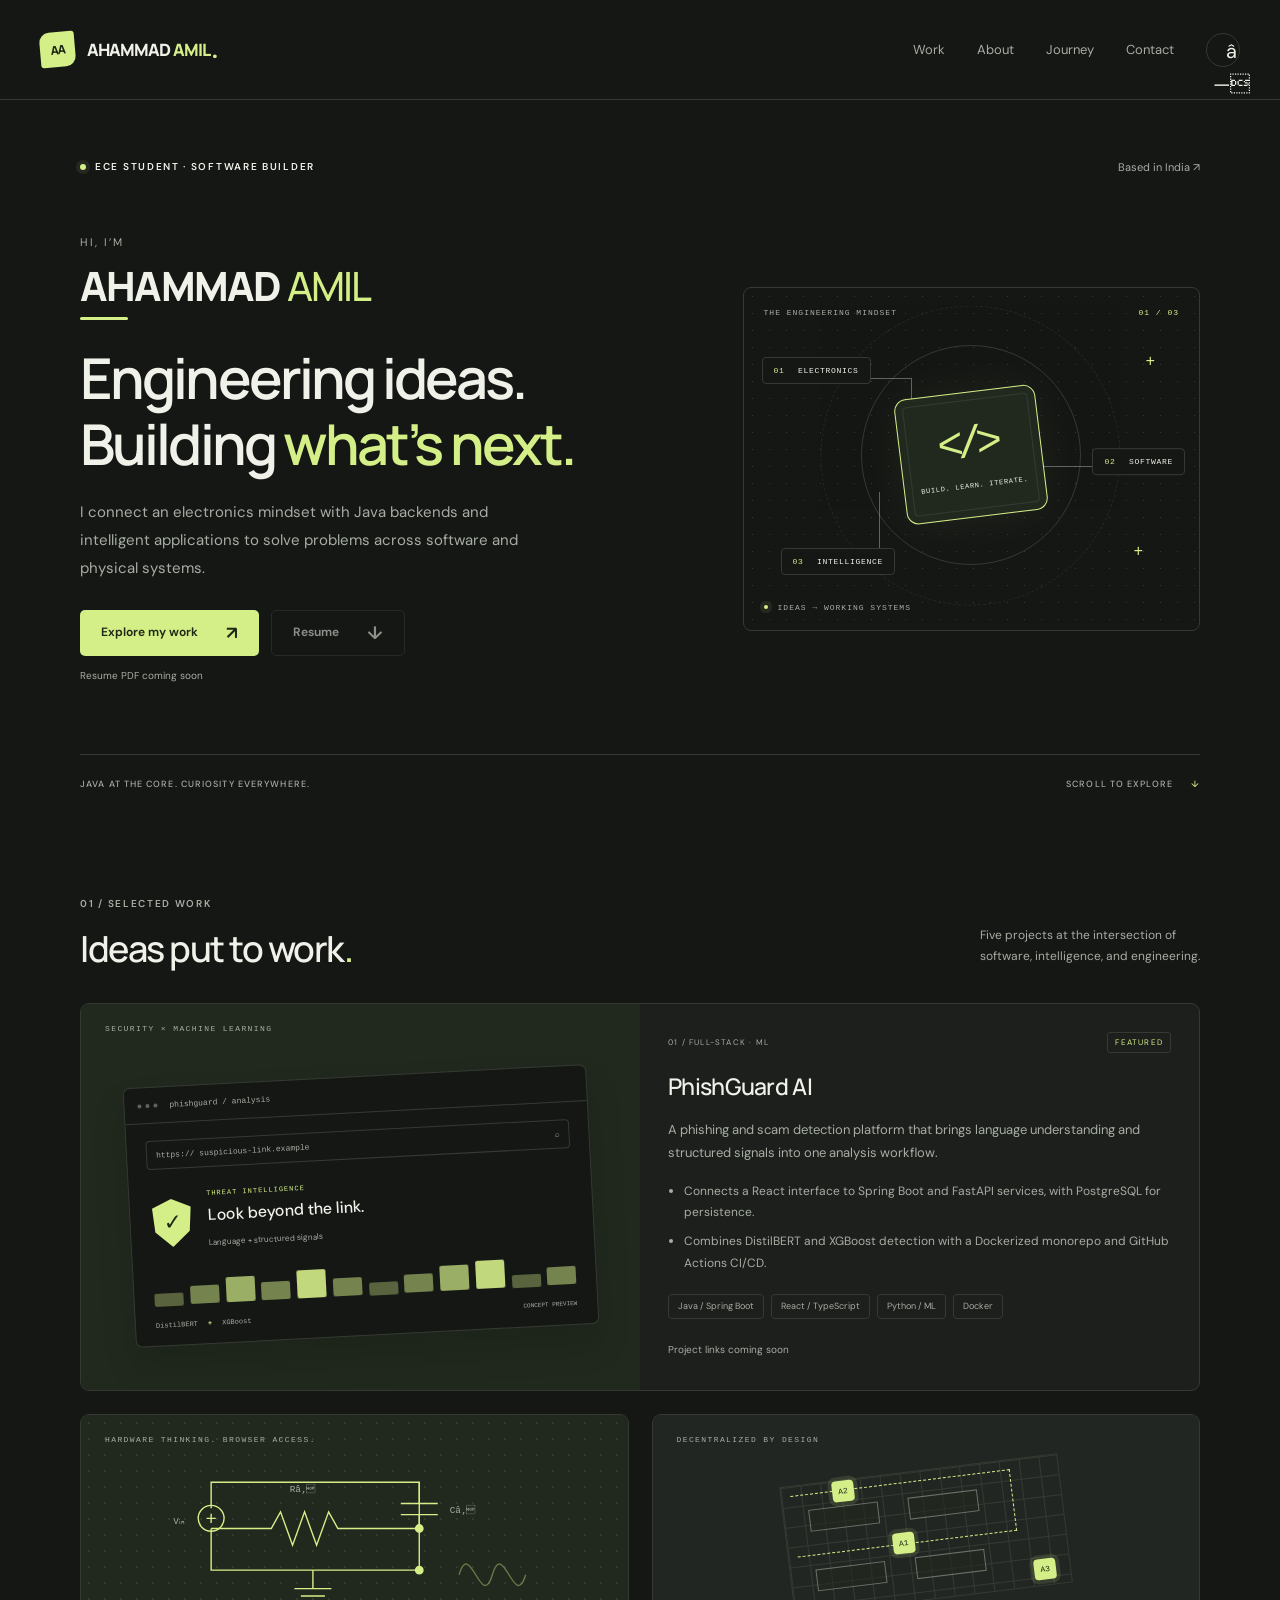
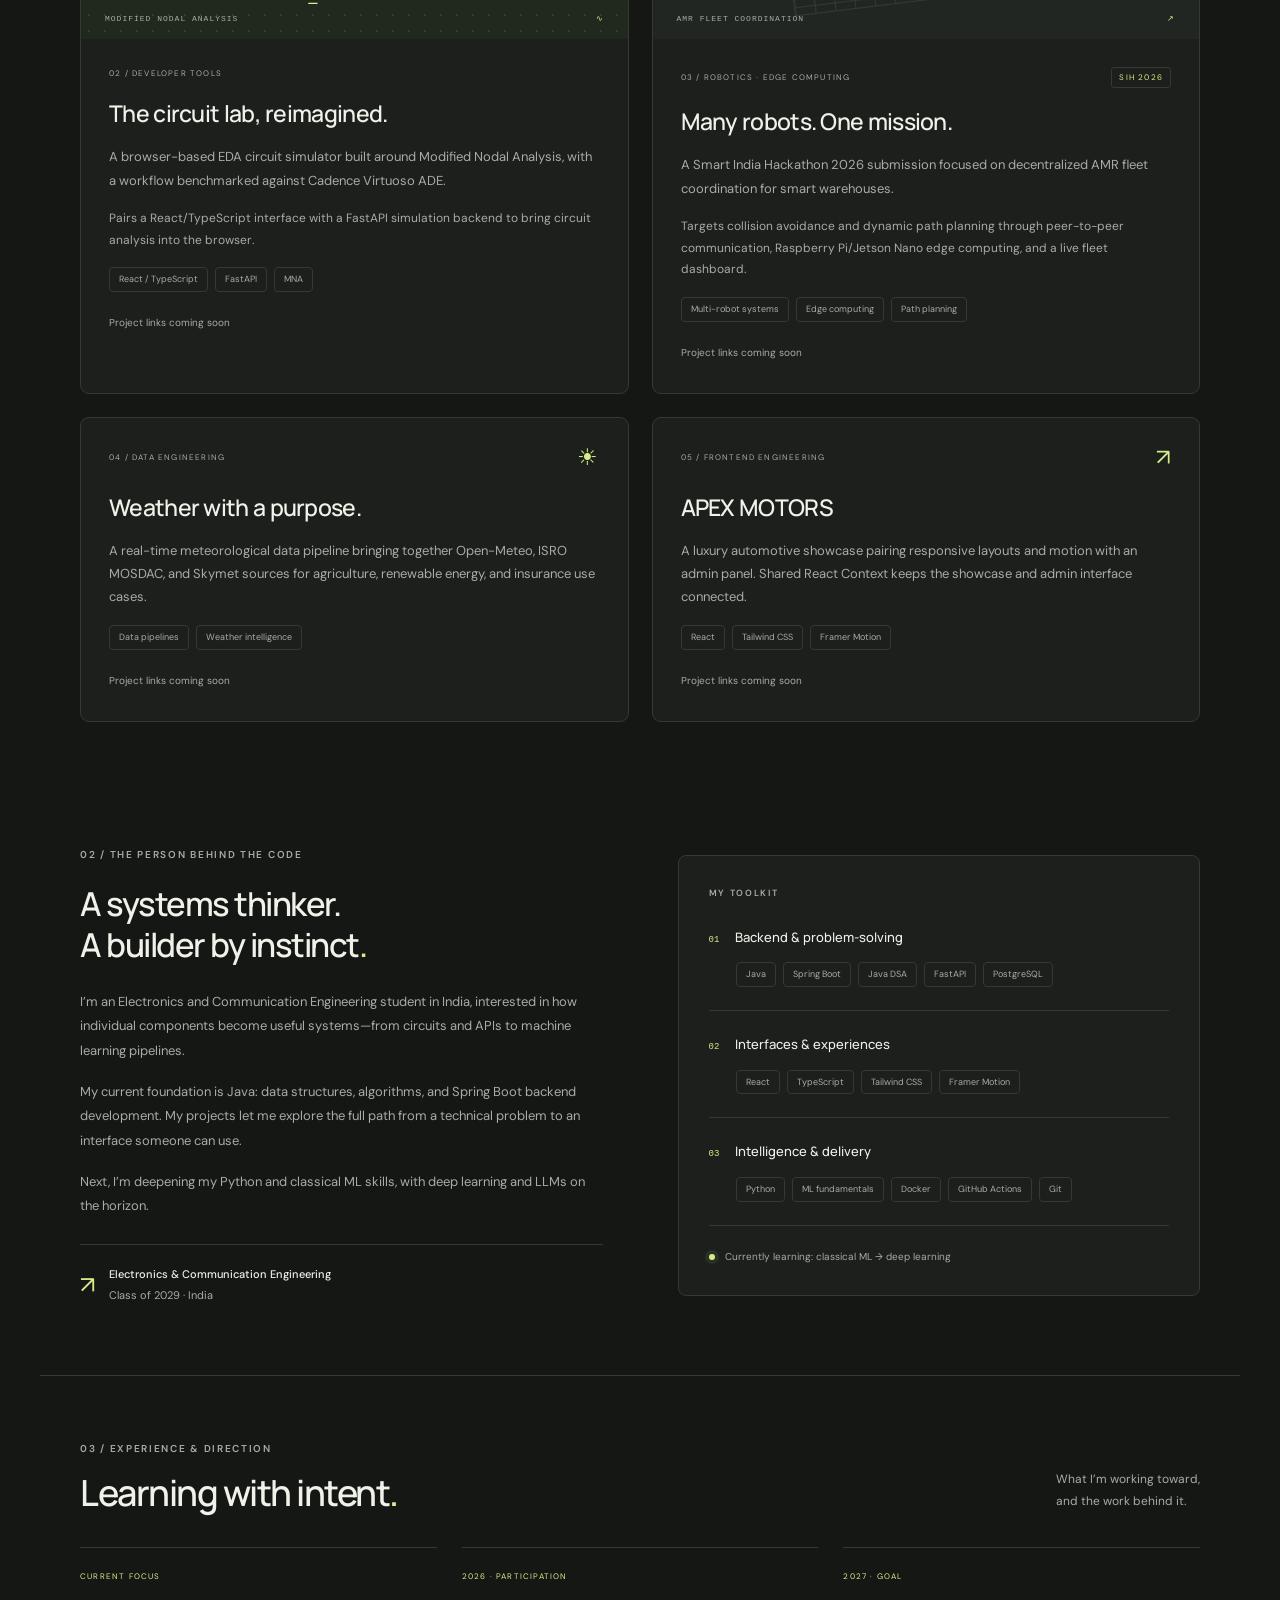
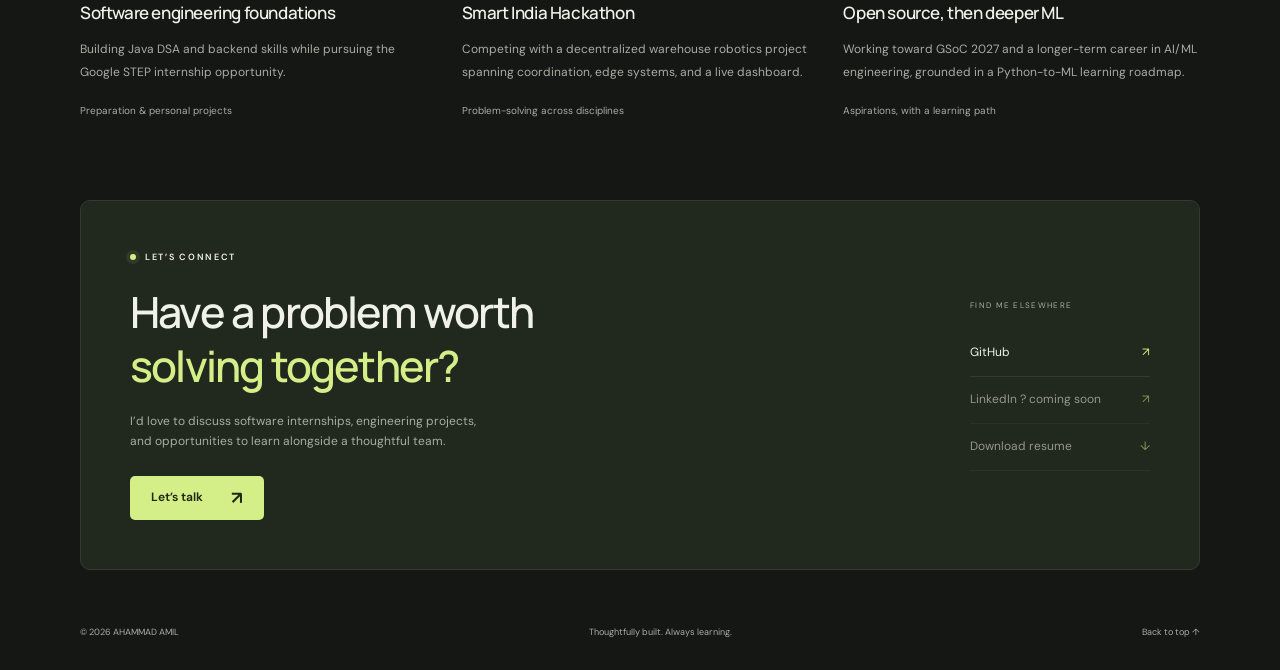
==== index.html @ 70203b5d "Build personal portfolio with responsive design and scroll animations" ====
<!doctype html>
<html lang="en" data-theme="dark">
  <head>
    <meta charset="UTF-8" />
    <meta name="viewport" content="width=device-width, initial-scale=1" />
    <meta name="theme-color" content="#151715" />
    <meta name="description" content="ECE student building Java backends, intelligent applications, and engineering tools. Explore projects in machine learning, circuit simulation, and robotics." />
    <meta property="og:type" content="website" />
    <meta property="og:title" content="AHAMMAD AMIL — Software & Systems Portfolio" />
    <meta property="og:description" content="From circuits to software. Projects in Java, full-stack development, machine learning, and robotics." />
    <meta name="twitter:card" content="summary" />
    <title>AHAMMAD AMIL — Software & Systems Portfolio</title>
    <link rel="icon" type="image/svg+xml" href="./favicon.svg" />
    <link rel="stylesheet" href="./styles.css" />
    <script>try{document.documentElement.dataset.theme=localStorage.getItem('portfolio-theme')||'dark'}catch{}</script>
    <script src="./profile.js" defer></script>
    <script src="./script.js" defer></script>
  </head>
  <body>
    <a class="skip-link" href="#main">Skip to content</a>
    <header class="site-header">
      <a class="wordmark" href="#home" aria-label="Home"><span class="monogram" data-initials>AA</span><span class="signature-name" data-name><span class="name-first">AHAMMAD</span> <span class="name-last">AMIL</span></span><span class="wordmark-dot">.</span></a>
      <nav aria-label="Main navigation"><a href="#projects">Work</a><a href="#about">About</a><a href="#journey">Journey</a><a href="#contact">Contact</a></nav>
      <button class="theme-toggle" type="button" aria-label="Switch to light theme"><span aria-hidden="true">â—</span></button>
    </header>

    <main id="main">
      <section class="hero section-wrap" id="home" aria-labelledby="hero-title">
        <div class="hero-topline"><span class="eyebrow"><span class="status-dot"></span> ECE STUDENT · SOFTWARE BUILDER</span><span class="location">Based in India ↗</span></div>
        <div class="hero-grid">
          <div class="hero-copy"><p class="intro"><span class="intro-greeting">Hi, I’m</span> <span class="signature-name" data-name><span class="name-first">AHAMMAD</span> <span class="name-last">AMIL</span></span></p><h1 id="hero-title">Engineering ideas.<br>Building <em>what’s next.</em></h1><p class="hero-description">I connect an electronics mindset with Java backends and intelligent applications to solve problems across software and physical systems.</p><div class="hero-actions"><a class="button primary" href="#projects">Explore my work <span aria-hidden="true">↗</span></a><a class="button secondary resume-link" aria-disabled="true">Resume <span aria-hidden="true">↓</span></a></div><p class="resume-note">Resume PDF coming soon</p></div>
          <div class="system-art" role="img" aria-label="Abstract circuit diagram connecting electronics, software, and intelligence">
            <div class="art-label">THE ENGINEERING MINDSET <span>01 / 03</span></div>
            <div class="orbit orbit-one"></div><div class="orbit orbit-two"></div><div class="crosshair crosshair-one">+</div><div class="crosshair crosshair-two">+</div>
            <div class="circuit-line line-one"></div><div class="circuit-line line-two"></div><div class="circuit-line line-three"></div>
            <div class="core-chip"><span class="chip-symbol">&lt;/&gt;</span><span>BUILD. LEARN. ITERATE.</span></div>
            <div class="art-node node-one"><span>01</span> ELECTRONICS</div><div class="art-node node-two"><span>02</span> SOFTWARE</div><div class="art-node node-three"><span>03</span> INTELLIGENCE</div>
            <div class="art-footer"><span class="status-dot"></span> IDEAS → WORKING SYSTEMS</div>
          </div>
        </div>
        <div class="hero-bottom"><span>JAVA AT THE CORE. CURIOSITY EVERYWHERE.</span><a href="#projects">SCROLL TO EXPLORE <span aria-hidden="true">↓</span></a></div>
      </section>

      <section class="section-wrap projects-section" id="projects" aria-labelledby="projects-title">
        <div class="section-heading reveal"><div><p class="eyebrow">01 / SELECTED WORK</p><h2 id="projects-title">Ideas put to work<span class="accent">.</span></h2></div><p>Five projects at the intersection of<br>software, intelligence, and engineering.</p></div>
        <div class="project-grid">
          <article class="project-card featured reveal"><div class="project-visual phish-visual" aria-hidden="true"><div class="visual-caption">SECURITY × MACHINE LEARNING</div><div class="scan-window"><div class="window-top"><i></i><i></i><i></i><span>phishguard / analysis</span></div><div class="scan-address">https:// suspicious-link.example <span>⌕</span></div><div class="scan-result"><div class="shield">✓</div><div><small>THREAT INTELLIGENCE</small><strong>Look beyond the link.</strong><span>Language + structured signals</span></div></div><div class="scan-bars"><span></span><span></span><span></span><span></span><span></span><span></span><span></span><span></span><span></span><span></span><span></span><span></span></div><div class="scan-bottom">DistilBERT <b>+</b> XGBoost <span>CONCEPT PREVIEW</span></div></div></div><div class="project-body"><div class="project-meta"><span>01 / FULL-STACK · ML</span><span class="project-tag">FEATURED</span></div><h3>PhishGuard AI</h3><p>A phishing and scam detection platform that brings language understanding and structured signals into one analysis workflow.</p><ul class="project-points"><li>Connects a React interface to Spring Boot and FastAPI services, with PostgreSQL for persistence.</li><li>Combines DistilBERT and XGBoost detection with a Dockerized monorepo and GitHub Actions CI/CD.</li></ul><div class="tags"><span>Java / Spring Boot</span><span>React / TypeScript</span><span>Python / ML</span><span>Docker</span></div><div class="project-links" data-project="phishguard"></div></div></article>
          <article class="project-card reveal"><div class="project-visual circuit-visual" aria-hidden="true"><div class="visual-caption">HARDWARE THINKING. BROWSER ACCESS.</div><svg viewBox="0 0 440 200" fill="none"><path d="M65 100H130L140 82L153 118L166 82L179 118L192 82L202 100H290V145H65V100M290 100V50H65V78"/><circle cx="65" cy="89" r="14"/><path d="M60 89H70M65 84V94M270 85H310M270 73H310M290 50V73M290 85V100M175 145V165M155 165H195M162 173H188M170 181H180"/><circle class="circuit-dot" cx="290" cy="145" r="4"/><circle class="circuit-dot" cx="290" cy="100" r="4"/><text x="150" y="61">Râ‚</text><text x="323" y="83">Câ‚</text><text x="24" y="95">Vᵢₙ</text><path class="wave" d="M333 150C345 110 357 190 369 150S393 190 405 150"/></svg><div class="visual-bottom">MODIFIED NODAL ANALYSIS <span>∿</span></div></div><div class="project-body"><div class="project-meta"><span>02 / DEVELOPER TOOLS</span></div><h3>The circuit lab, reimagined.</h3><p>A browser-based EDA circuit simulator built around Modified Nodal Analysis, with a workflow benchmarked against Cadence Virtuoso ADE.</p><p class="project-detail">Pairs a React/TypeScript interface with a FastAPI simulation backend to bring circuit analysis into the browser.</p><div class="tags"><span>React / TypeScript</span><span>FastAPI</span><span>MNA</span></div><div class="project-links" data-project="eda"></div></div></article>
          <article class="project-card reveal"><div class="project-visual fleet-visual" aria-hidden="true"><div class="visual-caption">DECENTRALIZED BY DESIGN</div><div class="warehouse"><div class="rack r1"></div><div class="rack r2"></div><div class="rack r3"></div><div class="rack r4"></div><div class="fleet-path"></div><span class="robot robot-one">A1</span><span class="robot robot-two">A2</span><span class="robot robot-three">A3</span></div><div class="visual-bottom">AMR FLEET COORDINATION <span>↗</span></div></div><div class="project-body"><div class="project-meta"><span>03 / ROBOTICS · EDGE COMPUTING</span><span class="project-tag">SIH 2026</span></div><h3>Many robots. One mission.</h3><p>A Smart India Hackathon 2026 submission focused on decentralized AMR fleet coordination for smart warehouses.</p><p class="project-detail">Targets collision avoidance and dynamic path planning through peer-to-peer communication, Raspberry Pi/Jetson Nano edge computing, and a live fleet dashboard.</p><div class="tags"><span>Multi-robot systems</span><span>Edge computing</span><span>Path planning</span></div><div class="project-links" data-project="sih"></div></div></article>
          <article class="project-card compact reveal"><div class="project-body"><div class="project-meta"><span>04 / DATA ENGINEERING</span><span class="project-icon" aria-hidden="true">☀</span></div><h3>Weather with a purpose.</h3><p>A real-time meteorological data pipeline bringing together Open-Meteo, ISRO MOSDAC, and Skymet sources for agriculture, renewable energy, and insurance use cases.</p><div class="tags"><span>Data pipelines</span><span>Weather intelligence</span></div><div class="project-links" data-project="weather"></div></div></article>
          <article class="project-card compact reveal"><div class="project-body"><div class="project-meta"><span>05 / FRONTEND ENGINEERING</span><span class="project-icon" aria-hidden="true">↗</span></div><h3>APEX MOTORS</h3><p>A luxury automotive showcase pairing responsive layouts and motion with an admin panel. Shared React Context keeps the showcase and admin interface connected.</p><div class="tags"><span>React</span><span>Tailwind CSS</span><span>Framer Motion</span></div><div class="project-links" data-project="apex"></div></div></article>
        </div>
      </section>

      <section class="section-wrap about-section" id="about" aria-labelledby="about-title"><div class="about-copy reveal"><p class="eyebrow">02 / THE PERSON BEHIND THE CODE</p><h2 id="about-title">A systems thinker.<br>A builder by instinct<span class="accent">.</span></h2><p>I’m an Electronics and Communication Engineering student in India, interested in how individual components become useful systems—from circuits and APIs to machine learning pipelines.</p><p>My current foundation is Java: data structures, algorithms, and Spring Boot backend development. My projects let me explore the full path from a technical problem to an interface someone can use.</p><p>Next, I’m deepening my Python and classical ML skills, with deep learning and LLMs on the horizon.</p><div class="education"><span class="education-icon" aria-hidden="true">↗</span><div><strong>Electronics & Communication Engineering</strong><span id="education-detail">India · Undergraduate</span></div></div></div><div class="skills-panel reveal"><p class="eyebrow">MY TOOLKIT</p><div class="skill-group"><h3><span>01</span> Backend & problem-solving</h3><div class="tags"><span>Java</span><span>Spring Boot</span><span>Java DSA</span><span>FastAPI</span><span>PostgreSQL</span></div></div><div class="skill-group"><h3><span>02</span> Interfaces & experiences</h3><div class="tags"><span>React</span><span>TypeScript</span><span>Tailwind CSS</span><span>Framer Motion</span></div></div><div class="skill-group"><h3><span>03</span> Intelligence & delivery</h3><div class="tags"><span>Python</span><span>ML fundamentals</span><span>Docker</span><span>GitHub Actions</span><span>Git</span></div></div><div class="learning-note"><span class="status-dot"></span> Currently learning: classical ML → deep learning</div></div></section>

      <section class="section-wrap journey-section" id="journey" aria-labelledby="journey-title"><div class="section-heading reveal"><div><p class="eyebrow">03 / EXPERIENCE & DIRECTION</p><h2 id="journey-title">Learning with intent<span class="accent">.</span></h2></div><p>What I’m working toward,<br>and the work behind it.</p></div><div class="journey-grid"><article class="journey-card reveal"><span class="journey-status">CURRENT FOCUS</span><h3>Software engineering foundations</h3><p>Building Java DSA and backend skills while pursuing the Google STEP internship opportunity.</p><span class="journey-foot">Preparation & personal projects</span></article><article class="journey-card reveal"><span class="journey-status">2026 · PARTICIPATION</span><h3>Smart India Hackathon</h3><p>Competing with a decentralized warehouse robotics project spanning coordination, edge systems, and a live dashboard.</p><span class="journey-foot">Problem-solving across disciplines</span></article><article class="journey-card reveal"><span class="journey-status">2027 · GOAL</span><h3>Open source, then deeper ML</h3><p>Working toward GSoC 2027 and a longer-term career in AI/ML engineering, grounded in a Python-to-ML learning roadmap.</p><span class="journey-foot">Aspirations, with a learning path</span></article></div></section>

      <section class="section-wrap contact-section reveal" id="contact" aria-labelledby="contact-title"><div><p class="eyebrow"><span class="status-dot"></span> LET’S CONNECT</p><h2 id="contact-title">Have a problem worth<br><em>solving together?</em></h2><p>I’d love to discuss software internships, engineering projects,<br class="desktop-break"> and opportunities to learn alongside a thoughtful team.</p><a class="button primary" id="email-button" href="mailto:ahammedamil007@gmail.com">Get in touch <span aria-hidden="true">↗</span></a></div><div class="contact-aside"><span>FIND ME ELSEWHERE</span><a id="github-link" href="https://github.com/Amil-crypto" target="_blank" rel="noopener noreferrer">GitHub <span>↗</span></a><a id="linkedin-link" aria-disabled="true">LinkedIn ? coming soon <span>↗</span></a><a class="resume-link" aria-disabled="true">Download resume <span>↓</span></a></div></section>
    </main>
    <footer class="section-wrap"><span>© <span id="year">2026</span> <span data-name>AHAMMAD AMIL</span></span><span>Thoughtfully built. Always learning.</span><a href="#home">Back to top ↑</a></footer>
    <noscript><p class="noscript-message">JavaScript is disabled. You can still explore all projects and background information. Enable JavaScript to load personalized contact links.</p></noscript>
  </body>
</html>
---- styles.css ----
@import url('https://fonts.googleapis.com/css2?family=DM+Sans:wght@400;450;500;550;600;650;700&family=Manrope:wght@400;500;600;650;700;750;800&display=swap');

:root{color-scheme:dark;--bg:#151715;--surface:#1c1f1c;--surface-alt:#222622;--text:#f0f1e9;--muted:#a7ada3;--line:#343a32;--accent:#d5ef88;--accent-ink:#202815;--art:#21291e;--header:rgba(21,23,21,.94)}
:root[data-theme=light]{color-scheme:light;--bg:#f6f7f1;--surface:#fff;--surface-alt:#eef0e7;--text:#20271e;--muted:#5e6759;--line:#d4dacc;--accent:#466221;--accent-ink:#fff;--art:#e5ecd9;--header:rgba(246,247,241,.94)}
*{box-sizing:border-box}html{scroll-behavior:smooth;scroll-padding-top:100px}body{margin:0;background:var(--bg);color:var(--text);font-family:'DM Sans',sans-serif;font-size:15px;line-height:1.65;-webkit-font-smoothing:antialiased}a{color:inherit;text-decoration:none}button{font:inherit}button,a{-webkit-tap-highlight-color:transparent}a:focus-visible,button:focus-visible{outline:2px solid var(--accent);outline-offset:6px}a[aria-disabled=true]{opacity:.55;cursor:default}::selection{background:var(--accent);color:var(--accent-ink)}.section-wrap{max-width:1200px;margin-inline:auto;padding-inline:40px}.site-header{max-width:1280px;margin:auto;height:100px;display:flex;align-items:center;padding:0 40px;gap:32px;border-bottom:1px solid var(--line)}.wordmark{display:flex;align-items:center;font-size:16px;font-weight:650;letter-spacing:-.3px}.monogram{display:grid;place-items:center;background:var(--accent);color:var(--accent-ink);width:35px;height:35px;border-radius:9px;font-size:12px;margin-right:12px;letter-spacing:-.6px}.wordmark-dot{color:var(--accent)}nav{display:flex;gap:32px;margin-left:auto;font-size:13px;color:var(--muted)}nav a:hover,footer a:hover{color:var(--accent)}.theme-toggle{border:1px solid var(--line);background:transparent;color:var(--text);height:34px;width:34px;border-radius:50%;display:grid;place-items:center;cursor:pointer;font-size:20px}.skip-link{position:fixed;top:-100px;left:20px;background:var(--accent);color:var(--accent-ink);padding:10px 18px;z-index:100}.skip-link:focus{top:15px}.hero{padding-top:58px}.hero-topline,.hero-bottom{display:flex;justify-content:space-between;align-items:center}.eyebrow{font-size:10px;letter-spacing:1.7px;font-weight:600;display:flex;align-items:center;gap:9px;margin:0 0 20px}.hero-topline .eyebrow{margin:0}.status-dot{display:inline-block;width:6px;height:6px;flex-shrink:0;border-radius:50%;background:var(--accent);box-shadow:0 0 0 4px color-mix(in srgb,var(--accent) 8%,transparent)}.location{color:var(--muted);font-size:11px}.hero-grid{display:grid;grid-template-columns:1.35fr 1fr;gap:45px;align-items:center;padding:57px 0 69px}.intro{font-size:15px;color:var(--muted);margin:0 0 16px}h1,h2,h3,p{margin-top:0}h1,h2,h3{font-family:'Manrope',sans-serif}h1{font-size:clamp(38px,4.4vw,59px);line-height:1.16;letter-spacing:-2.9px;font-weight:600;margin-bottom:23px}em{font-style:normal;color:var(--accent)}.hero-description{max-width:465px;font-size:15px;color:var(--muted);line-height:1.85;margin-bottom:28px}.hero-actions{display:flex;gap:12px}.button{display:inline-flex;justify-content:center;align-items:center;gap:28px;padding:12px 21px;border-radius:5px;font-size:12px;font-weight:650;transition:transform .2s,background .2s}.button:not([aria-disabled=true]):hover{transform:translateY(-3px)}.primary{background:var(--accent);color:var(--accent-ink)}.secondary{border:1px solid var(--line)}.button span{font-size:18px;line-height:1}.resume-note{font-size:10px;color:var(--muted);margin:12px 0 0}.hero-bottom{border-top:1px solid var(--line);padding:22px 0;color:var(--muted);font-size:9px;font-weight:500;letter-spacing:1.1px}.hero-bottom a{display:flex;gap:18px}.hero-bottom a span{color:var(--accent)}
.system-art{position:relative;height:344px;background:radial-gradient(ellipse at center,color-mix(in srgb,var(--accent) 7%,transparent),transparent 68%);overflow:hidden;border:1px solid var(--line);border-radius:8px;background-image:radial-gradient(var(--line) .8px,transparent .8px);background-size:17px 17px}.art-label{position:absolute;top:20px;left:20px;right:20px;display:flex;justify-content:space-between;font:8px monospace;letter-spacing:1px;color:var(--muted)}.art-label span{color:var(--accent)}.orbit{position:absolute;border:1px solid var(--line);border-radius:50%;left:50%;top:49%;transform:translate(-50%,-50%)}.orbit-one{width:220px;height:220px}.orbit-two{width:300px;height:300px;border-style:dashed;opacity:.5}.core-chip{position:absolute;left:50%;top:49%;transform:translate(-50%,-50%) rotate(-7deg);width:142px;height:126px;background:var(--art);border:1px solid var(--accent);border-radius:12px;display:flex;flex-direction:column;align-items:center;justify-content:center;box-shadow:0 0 50px color-mix(in srgb,var(--accent) 6%,transparent),inset 0 0 0 7px var(--art),inset 0 0 0 8px var(--line);gap:12px}.chip-symbol{font:44px monospace;letter-spacing:-7px;color:var(--accent);padding-right:7px}.core-chip>span:last-child{font:7px monospace;letter-spacing:.7px}.art-node{position:absolute;border:1px solid var(--line);background:var(--bg);border-radius:4px;padding:8px 11px;font:8px monospace;letter-spacing:.7px}.art-node span{color:var(--accent);margin-right:8px}.node-one{top:69px;left:18px}.node-two{right:14px;top:160px}.node-three{bottom:55px;left:37px}.art-footer{position:absolute;bottom:18px;left:20px;font:8px monospace;letter-spacing:1px;display:flex;align-items:center;gap:10px;color:var(--muted)}.art-footer .status-dot{height:4px;width:4px}.crosshair{position:absolute;color:var(--accent);font:16px monospace}.crosshair-one{top:65px;right:44px}.crosshair-two{bottom:69px;right:56px}.circuit-line{position:absolute;border-color:var(--accent);opacity:.35}.line-one{width:85px;height:60px;border-top:1px solid;border-right:1px solid;left:83px;top:90px}.line-two{width:100px;border-top:1px solid;right:75px;top:178px}.line-three{height:60px;border-left:1px solid;left:135px;bottom:78px}
.projects-section,.about-section,.journey-section{padding-top:83px;padding-bottom:20px}.section-heading{display:flex;align-items:flex-end;justify-content:space-between;margin-bottom:32px;gap:30px}.section-heading .eyebrow{color:var(--muted);margin-bottom:13px}h2{font-size:36px;font-weight:550;line-height:1.25;letter-spacing:-1.5px;margin-bottom:0}.accent{color:var(--accent)}.section-heading>p{font-size:12px;line-height:1.8;color:var(--muted);margin:0 0 3px}.project-grid{display:grid;grid-template-columns:1fr 1fr;gap:23px}.project-card{border:1px solid var(--line);background:var(--surface);border-radius:9px;overflow:hidden;transition:border-color .25s,transform .25s}.project-card:hover{border-color:color-mix(in srgb,var(--accent) 55%,var(--line));transform:translateY(-3px)}.project-card.featured{grid-column:1/-1;display:grid;grid-template-columns:1fr 1fr}.project-visual{background:var(--art);height:224px;position:relative;overflow:hidden}.featured .project-visual{height:auto;min-height:345px;display:flex;align-items:center;justify-content:center}.visual-caption{position:absolute;top:20px;left:24px;font:8px monospace;letter-spacing:1.4px;color:var(--muted)}.project-body{padding:28px}.project-meta{display:flex;justify-content:space-between;align-items:center;gap:8px;font-size:8px;letter-spacing:1.2px;color:var(--muted);margin-bottom:15px}.project-tag{color:var(--accent);font-size:8px;border:1px solid var(--line);padding:3px 7px;border-radius:3px;white-space:nowrap}.project-body h3{font-size:23px;font-weight:550;letter-spacing:-.7px;margin-bottom:12px}.project-body p{color:var(--muted);font-size:13px;line-height:1.8;margin-bottom:16px}.project-points{padding-left:16px;font-size:12px;line-height:1.8;color:var(--muted);margin:0 0 20px}.project-points li+li{margin-top:7px}.project-detail{font-size:12px!important}.tags{display:flex;flex-wrap:wrap;gap:7px}.tags span{border:1px solid var(--line);padding:4px 9px;border-radius:4px;font-size:9px;color:var(--muted)}.project-links{display:flex;gap:23px;margin-top:23px;min-height:20px;font-size:11px}.project-links a{border-bottom:1px solid transparent}.project-links a:hover{color:var(--accent);border-color:var(--accent)}.pending-link{font-size:10px;color:var(--muted)}.scan-window{width:83%;background:var(--bg);border:1px solid var(--line);border-radius:7px;transform:rotate(-3deg);box-shadow:0 20px 35px #0002;margin-top:18px}.window-top{display:flex;gap:4px;padding:13px;border-bottom:1px solid var(--line);align-items:center}.window-top i{width:4px;height:4px;background:var(--muted);border-radius:50%;opacity:.5}.window-top span{font:8px monospace;color:var(--muted);margin-left:8px}.scan-address{margin:17px 19px;border:1px solid var(--line);border-radius:4px;font:8px monospace;padding:9px;color:var(--muted);display:flex;justify-content:space-between}.scan-result{display:flex;align-items:center;gap:14px;margin:22px 20px}.shield{background:var(--accent);color:var(--accent-ink);clip-path:polygon(50% 0,95% 18%,90% 68%,50% 100%,10% 68%,5% 18%);height:48px;width:43px;display:grid;place-items:center;font-size:22px}.scan-result small{display:block;font:7px monospace;letter-spacing:1px;color:var(--accent);margin-bottom:5px}.scan-result strong{display:block;font-size:16px;font-weight:500}.scan-result div>span{font-size:8px;color:var(--muted)}.scan-bars{display:flex;align-items:end;gap:7px;margin:0 20px;height:28px}.scan-bars span{height:45%;background:var(--accent);flex:1;opacity:.35;border-radius:2px}.scan-bars span:nth-child(3n){height:90%;opacity:.7}.scan-bars span:nth-child(2n){height:65%;opacity:.5}.scan-bars span:nth-child(5n){height:100%;opacity:.9}.scan-bottom{display:flex;gap:10px;font:7px monospace;padding:16px 20px;color:var(--muted)}.scan-bottom b{color:var(--accent)}.scan-bottom>span{margin-left:auto;font-size:6px}.circuit-visual{background-image:radial-gradient(var(--line) 1px,transparent 1px);background-size:16px 16px}.circuit-visual svg{position:absolute;left:8%;top:21px;width:84%;height:185px;stroke:var(--accent);stroke-width:1.5}.circuit-visual text{fill:var(--muted);stroke:none;font:10px monospace}.circuit-dot{fill:var(--accent)}.wave{opacity:.4}.visual-bottom{position:absolute;bottom:16px;left:24px;right:24px;display:flex;justify-content:space-between;font:8px monospace;letter-spacing:1px;color:var(--muted)}.visual-bottom>span{color:var(--accent)}.fleet-visual{background:var(--surface-alt)}.warehouse{position:absolute;width:280px;height:130px;left:50%;top:50%;transform:translate(-50%,-44%) rotate(-7deg);background-image:linear-gradient(var(--line) 1px,transparent 1px),linear-gradient(90deg,var(--line) 1px,transparent 1px);background-size:20px 20px;border:1px solid var(--line)}.rack{position:absolute;background:var(--art);border:1px solid var(--muted);opacity:.55;width:70px;height:22px}.r1{left:25px;top:25px}.r2{left:125px;top:25px}.r3{left:25px;top:85px}.r4{left:125px;top:85px}.fleet-path{position:absolute;left:9px;top:9px;width:221px;height:62px;border:1px dashed var(--accent);border-left:0}.robot{position:absolute;background:var(--accent);color:var(--accent-ink);font:8px monospace;padding:6px;border-radius:4px;box-shadow:0 0 0 4px color-mix(in srgb,var(--accent) 12%,transparent)}.robot-one{top:59px;left:105px}.robot-two{top:0;left:51px}.robot-three{top:102px;right:14px}.project-icon{font-size:23px;color:var(--accent);line-height:1}.compact .project-body{padding:28px}.compact .project-meta{margin-bottom:20px}
.about-section{display:grid;grid-template-columns:1fr 1fr;gap:75px;padding-top:105px;padding-bottom:70px}.about-copy>.eyebrow{color:var(--muted)}.about-copy h2{margin-bottom:24px;font-size:33px}.about-copy>p:not(.eyebrow){font-size:13px;line-height:1.9;color:var(--muted);margin-bottom:16px}.education{border-top:1px solid var(--line);margin-top:25px;padding-top:20px;display:flex;gap:14px;align-items:center}.education-icon{color:var(--accent);font-size:24px}.education strong{display:block;font-size:11px;font-weight:500}.education div>span{display:block;font-size:11px;color:var(--muted);margin-top:3px}.skills-panel{border:1px solid var(--line);border-radius:8px;background:var(--surface);padding:30px;align-self:center}.skills-panel>.eyebrow{font-size:9px;color:var(--muted);margin-bottom:26px}.skill-group{padding-bottom:23px;margin-bottom:23px;border-bottom:1px solid var(--line)}.skill-group h3{font-size:13px;font-weight:500;margin-bottom:14px}.skill-group h3>span{color:var(--accent);font:9px monospace;margin-right:13px}.skill-group .tags{padding-left:27px}.learning-note{font-size:10px;color:var(--muted);display:flex;align-items:center;gap:10px}.journey-section{border-top:1px solid var(--line);padding-top:65px;padding-bottom:80px}.journey-grid{display:grid;grid-template-columns:repeat(3,1fr);gap:25px}.journey-card{border-top:1px solid var(--line);padding-top:22px;display:flex;flex-direction:column}.journey-status{color:var(--accent);font-size:8px;letter-spacing:1.2px;margin-bottom:17px}.journey-card h3{font-size:17px;letter-spacing:-.4px;font-weight:550;line-height:1.5;margin-bottom:12px}.journey-card p{font-size:12px;color:var(--muted);line-height:1.9;margin-bottom:20px}.journey-foot{font-size:10px;color:var(--muted);margin-top:auto}.contact-section{background:var(--art);border:1px solid var(--line);border-radius:10px;padding:49px;max-width:1120px;display:flex;justify-content:space-between;align-items:center;gap:40px}.contact-section .eyebrow{font-size:9px}.contact-section h2{font-size:43px;letter-spacing:-1.8px;margin-bottom:20px}.contact-section p:not(.eyebrow){font-size:12px;color:var(--muted);margin-bottom:24px}.contact-aside{min-width:180px}.contact-aside>span{font-size:8px;letter-spacing:1.3px;color:var(--muted);display:block;margin-bottom:18px}.contact-aside a{display:flex;align-items:center;justify-content:space-between;border-bottom:1px solid var(--line);font-size:12px;padding:13px 0}.contact-aside a span{color:var(--accent)}footer{display:flex;justify-content:space-between;gap:20px;padding-top:30px;padding-bottom:30px;font-size:9px;color:var(--muted);margin-top:25px!important}.reveal{transition:opacity .6s ease,translate .6s ease}.reveal-pending{opacity:0;translate:0 18px}.noscript-message{text-align:center;padding:20px;color:var(--muted);font-size:12px}
@media(min-width:1500px){.hero-grid{padding-top:75px;padding-bottom:85px}}@media(max-width:1000px){.hero-grid{gap:25px;grid-template-columns:1.3fr 1fr}h1{font-size:43px;letter-spacing:-2px}.system-art{height:315px}.node-two{right:5px}.node-one{left:8px}.node-three{left:12px}.contact-section{margin-inline:40px}.about-section{gap:35px}.project-body{padding:23px}.scan-result strong{font-size:13px}.scan-address{font-size:7px}.scan-bottom{gap:6px}}
@media(max-width:760px){.section-wrap{padding-inline:24px}.site-header{height:80px;padding-inline:24px;gap:18px}.wordmark{font-size:14px}nav{gap:18px;font-size:12px}nav a:nth-child(2),nav a:nth-child(3){display:none}.theme-toggle{flex-shrink:0}.hero{padding-top:32px}.hero-topline .eyebrow{font-size:8px;letter-spacing:1px}.location{font-size:9px}.hero-grid{grid-template-columns:1fr;gap:36px;padding-top:37px;padding-bottom:35px}h1{font-size:clamp(39px,7.5vw,57px);letter-spacing:-2px}.hero-description{max-width:520px;font-size:14px}.system-art{height:285px;max-width:520px;width:100%;margin-inline:auto}.node-one{left:15%;top:57px}.node-two{right:10%}.node-three{left:17%;bottom:47px}.art-footer{bottom:14px}.orbit-one{width:190px;height:190px}.orbit-two{width:253px;height:253px}.hero-bottom{font-size:7px;gap:20px;letter-spacing:.8px}.hero-bottom a{gap:8px;white-space:nowrap}.projects-section{padding-top:55px}.section-heading{display:block;margin-bottom:24px}.section-heading>p{margin-top:17px}.section-heading>p br{display:none}h2{font-size:30px}.project-grid{gap:18px}.project-card.featured{display:block}.featured .project-visual{min-height:290px}.scan-window{max-width:380px}.project-card:not(.featured){grid-column:1/-1}.project-body{padding:25px}.project-visual{height:220px}.scan-result strong{font-size:16px}.scan-address{font-size:8px}.about-section{grid-template-columns:1fr;gap:30px;padding-top:65px;padding-bottom:50px}.about-copy h2{font-size:31px}.skills-panel{padding:25px}.journey-section{padding-top:45px;padding-bottom:45px}.journey-grid{grid-template-columns:1fr;gap:26px}.journey-card{padding-top:18px}.journey-status{margin-bottom:10px}.journey-card p{margin-bottom:12px}.contact-section{margin-inline:24px;padding:30px;display:block}.contact-section h2{font-size:35px}.contact-aside{margin-top:35px}.contact-aside>span{margin-bottom:8px}.contact-aside a{padding:12px 0}.desktop-break{display:none}footer{flex-wrap:wrap;font-size:9px;gap:12px}footer>span:nth-child(2){display:none}footer a{margin-left:auto}}
@media(max-width:390px){.wordmark>[data-name],.wordmark-dot{display:none}.monogram{margin-right:0}.site-header nav{gap:23px}.section-wrap{padding-inline:20px}.hero-topline{align-items:start;gap:15px}.location{max-width:65px;text-align:right}h1{font-size:37px}.hero-bottom>span{max-width:150px}.contact-section{margin-inline:20px;padding:25px}.contact-section h2{font-size:30px}.project-body h3{font-size:21px}}
@media(prefers-reduced-motion:reduce){html{scroll-behavior:auto}*,*::before,*::after{transition:none!important;animation:none!important}.reveal-pending{opacity:1;translate:none}}
@media print{.site-header,.system-art,.project-visual,.hero-bottom,.theme-toggle,.hero-actions,.resume-note,.contact-aside,footer{display:none}:root{--bg:#fff;--surface:#fff;--text:#111;--muted:#444;--line:#ccc;--accent:#34551b;--art:#fff}body{font-size:11px}.section-wrap{padding:20px 0;max-width:none}.hero-grid,.about-section{display:block;padding:10px 0}.hero h1{font-size:32px}.project-grid{display:block}.project-card,.project-card.featured{display:block;margin:14px 0;break-inside:avoid}.reveal-pending{opacity:1;translate:none}.contact-section{margin:0;border:none}.skills-panel{margin-top:20px}.project-links{display:none}}
/* Scroll motion: transforms and opacity keep animation independent of layout. */
.scroll-progress{position:fixed;inset:0 0 auto;height:3px;z-index:90;background:var(--accent);transform:scaleX(0);transform-origin:left;pointer-events:none}
.reveal{transition:opacity .75s ease var(--reveal-delay,0ms),translate .85s cubic-bezier(.16,1,.3,1) var(--reveal-delay,0ms),scale .85s cubic-bezier(.16,1,.3,1) var(--reveal-delay,0ms),border-color .25s,transform .25s}
.reveal-pending{opacity:0;translate:0 44px;scale:.98}
.section-heading.reveal-pending{translate:0 28px;scale:1}
.reveal:focus-within{opacity:1;translate:none;scale:1;transition-delay:0ms}
.system-art .core-chip{translate:0 var(--art-shift,0px)}
.system-art .orbit-two{rotate:var(--art-turn,0deg)}
.system-art .node-two{translate:0 calc(var(--art-shift,0px) * -.5)}
.project-card.is-revealed .scan-bars span{transform-origin:bottom;animation:signal-rise .8s cubic-bezier(.16,1,.3,1) both;animation-delay:calc(var(--reveal-delay,0ms) + 150ms)}
.project-card.is-revealed .scan-bars span:nth-child(2n){animation-delay:calc(var(--reveal-delay,0ms) + 250ms)}
.project-card.is-revealed .scan-bars span:nth-child(3n){animation-delay:calc(var(--reveal-delay,0ms) + 350ms)}
.skills-panel.is-revealed .skill-group{animation:toolkit-enter .65s ease both;animation-delay:calc(var(--reveal-delay,0ms) + 100ms)}
.skills-panel.is-revealed .skill-group:nth-of-type(2){animation-delay:calc(var(--reveal-delay,0ms) + 200ms)}
.skills-panel.is-revealed .skill-group:nth-of-type(3){animation-delay:calc(var(--reveal-delay,0ms) + 300ms)}
@keyframes signal-rise{from{transform:scaleY(.15);opacity:.1}to{transform:scaleY(1)}}
@keyframes toolkit-enter{from{opacity:0;translate:0 14px}to{opacity:1;translate:0 0}}
@media(max-width:760px){.reveal-pending{translate:0 28px;scale:.99}}
@media(prefers-reduced-motion:reduce){.scroll-progress{display:none}.reveal-pending{opacity:1;translate:none;scale:1}.system-art .core-chip,.system-art .node-two{translate:none}.system-art .orbit-two{rotate:none}}
@media print{.scroll-progress{display:none}.reveal{opacity:1;translate:none;scale:1}.skill-group{animation:none!important}}
/* Personal wordmark */
.signature-name{font-family:'Manrope',sans-serif;font-weight:800;line-height:1.12;letter-spacing:-.045em}
.name-last{color:var(--accent)}
.wordmark .signature-name{font-size:17px;letter-spacing:-.055em}
.wordmark-dot{font-size:24px;line-height:1;margin-left:2px}
.wordmark .monogram{border-radius:10px 3px 10px 3px;font-family:'Manrope',sans-serif;font-weight:800;transform:rotate(-5deg);transition:transform .25s}
.wordmark:hover .monogram{transform:rotate(0)}
.hero-copy .intro{margin-bottom:25px}
.intro-greeting{display:block;font-size:11px;letter-spacing:2px;text-transform:uppercase;margin-bottom:12px;color:var(--muted)}
.intro .signature-name{display:inline-block;position:relative;font-size:clamp(29px,3.15vw,43px);color:var(--text);padding-bottom:12px}
.intro .signature-name::after{content:'';position:absolute;bottom:0;left:0;width:48px;height:3px;background:var(--accent);border-radius:3px;transition:width .35s ease}
.intro .signature-name:hover::after{width:100%}
.intro .name-last{font-weight:500}
@media(max-width:760px){.wordmark .signature-name{font-size:14px}.intro .signature-name{font-size:clamp(28px,6.6vw,40px)}}
@media(max-width:390px){.wordmark>.signature-name{display:inline-block;font-size:12px}.wordmark .monogram{display:none}.site-header{gap:12px}.site-header nav{gap:14px}.intro .signature-name{font-size:28px}}
@media(prefers-reduced-motion:reduce){.wordmark .monogram{transform:none}}
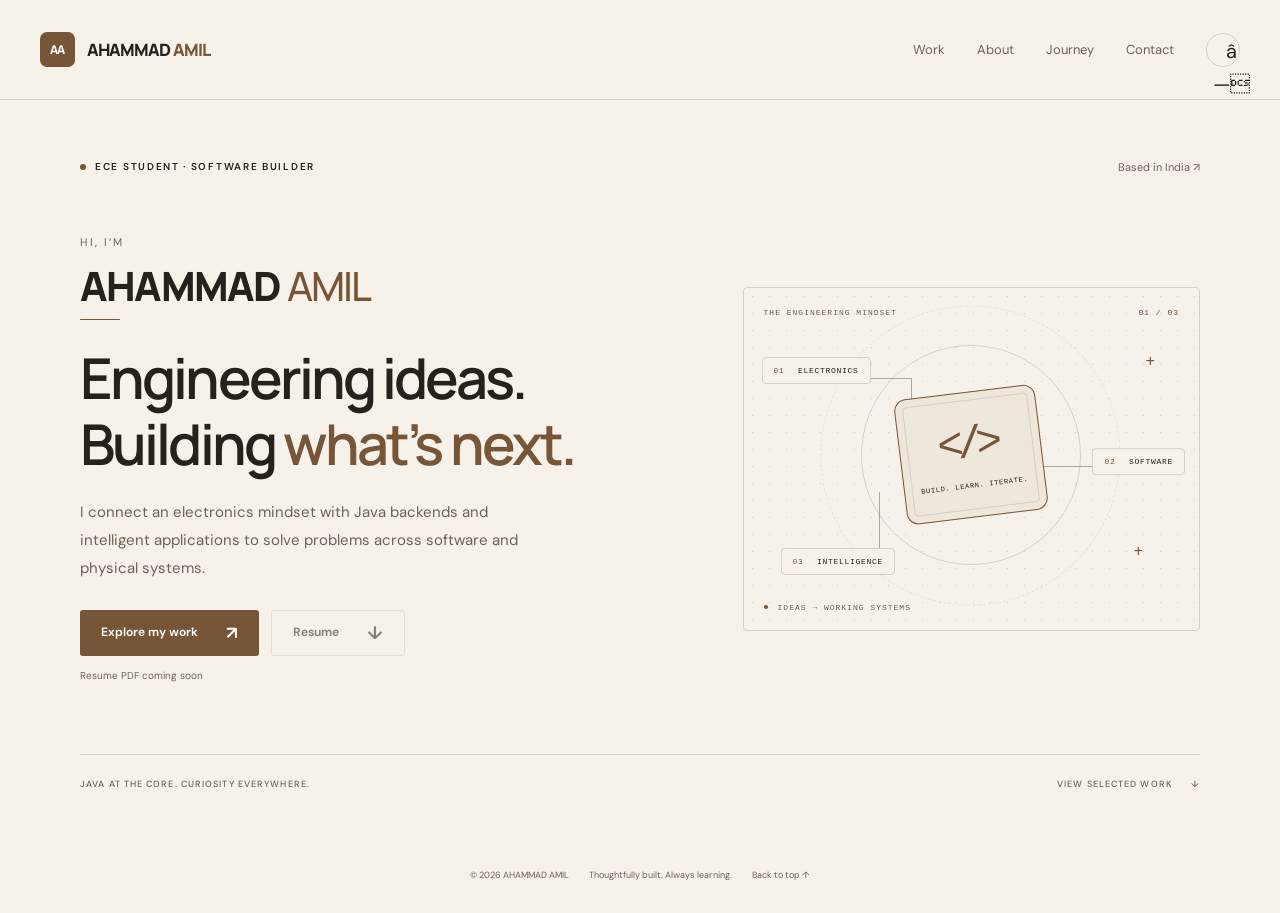
==== commit 3d502b4a: "Split portfolio into pages and apply minimal warm neutral theme" ====
--- a/index.html
+++ b/index.html
@@ -1,9 +1,9 @@
 <!doctype html>
-<html lang="en" data-theme="dark">
+<html lang="en" data-theme="light">
   <head>
     <meta charset="UTF-8" />
     <meta name="viewport" content="width=device-width, initial-scale=1" />
-    <meta name="theme-color" content="#151715" />
+    <meta name="theme-color" content="#f6f2ea" />
     <meta name="description" content="ECE student building Java backends, intelligent applications, and engineering tools. Explore projects in machine learning, circuit simulation, and robotics." />
     <meta property="og:type" content="website" />
     <meta property="og:title" content="AHAMMAD AMIL — Software & Systems Portfolio" />
@@ -12,15 +12,15 @@
     <title>AHAMMAD AMIL — Software & Systems Portfolio</title>
     <link rel="icon" type="image/svg+xml" href="./favicon.svg" />
     <link rel="stylesheet" href="./styles.css" />
-    <script>try{document.documentElement.dataset.theme=localStorage.getItem('portfolio-theme')||'dark'}catch{}</script>
+    <script>try{document.documentElement.dataset.theme=localStorage.getItem('portfolio-theme')||'light'}catch{}</script>
     <script src="./profile.js" defer></script>
     <script src="./script.js" defer></script>
   </head>
-  <body>
+  <body id="top" data-page="Home">
     <a class="skip-link" href="#main">Skip to content</a>
     <header class="site-header">
-      <a class="wordmark" href="#home" aria-label="Home"><span class="monogram" data-initials>AA</span><span class="signature-name" data-name><span class="name-first">AHAMMAD</span> <span class="name-last">AMIL</span></span><span class="wordmark-dot">.</span></a>
-      <nav aria-label="Main navigation"><a href="#projects">Work</a><a href="#about">About</a><a href="#journey">Journey</a><a href="#contact">Contact</a></nav>
+      <a class="wordmark" href="./index.html" aria-label="Home"><span class="monogram" data-initials>AA</span><span class="signature-name" data-name><span class="name-first">AHAMMAD</span> <span class="name-last">AMIL</span></span><span class="wordmark-dot">.</span></a>
+      <nav aria-label="Main navigation"><a href="./work.html">Work</a><a href="./about.html">About</a><a href="./journey.html">Journey</a><a href="./contact.html">Contact</a></nav>
       <button class="theme-toggle" type="button" aria-label="Switch to light theme"><span aria-hidden="true">â—</span></button>
     </header>
 
@@ -28,7 +28,7 @@
       <section class="hero section-wrap" id="home" aria-labelledby="hero-title">
         <div class="hero-topline"><span class="eyebrow"><span class="status-dot"></span> ECE STUDENT · SOFTWARE BUILDER</span><span class="location">Based in India ↗</span></div>
         <div class="hero-grid">
-          <div class="hero-copy"><p class="intro"><span class="intro-greeting">Hi, I’m</span> <span class="signature-name" data-name><span class="name-first">AHAMMAD</span> <span class="name-last">AMIL</span></span></p><h1 id="hero-title">Engineering ideas.<br>Building <em>what’s next.</em></h1><p class="hero-description">I connect an electronics mindset with Java backends and intelligent applications to solve problems across software and physical systems.</p><div class="hero-actions"><a class="button primary" href="#projects">Explore my work <span aria-hidden="true">↗</span></a><a class="button secondary resume-link" aria-disabled="true">Resume <span aria-hidden="true">↓</span></a></div><p class="resume-note">Resume PDF coming soon</p></div>
+          <div class="hero-copy"><p class="intro"><span class="intro-greeting">Hi, I’m</span> <span class="signature-name" data-name><span class="name-first">AHAMMAD</span> <span class="name-last">AMIL</span></span></p><h1 id="hero-title">Engineering ideas.<br>Building <em>what’s next.</em></h1><p class="hero-description">I connect an electronics mindset with Java backends and intelligent applications to solve problems across software and physical systems.</p><div class="hero-actions"><a class="button primary" href="./work.html">Explore my work <span aria-hidden="true">↗</span></a><a class="button secondary resume-link" aria-disabled="true">Resume <span aria-hidden="true">↓</span></a></div><p class="resume-note">Resume PDF coming soon</p></div>
           <div class="system-art" role="img" aria-label="Abstract circuit diagram connecting electronics, software, and intelligence">
             <div class="art-label">THE ENGINEERING MINDSET <span>01 / 03</span></div>
             <div class="orbit orbit-one"></div><div class="orbit orbit-two"></div><div class="crosshair crosshair-one">+</div><div class="crosshair crosshair-two">+</div>
@@ -38,27 +38,10 @@
             <div class="art-footer"><span class="status-dot"></span> IDEAS → WORKING SYSTEMS</div>
           </div>
         </div>
-        <div class="hero-bottom"><span>JAVA AT THE CORE. CURIOSITY EVERYWHERE.</span><a href="#projects">SCROLL TO EXPLORE <span aria-hidden="true">↓</span></a></div>
+        <div class="hero-bottom"><span>JAVA AT THE CORE. CURIOSITY EVERYWHERE.</span><a href="./work.html">VIEW SELECTED WORK <span aria-hidden="true">↓</span></a></div>
       </section>
-
-      <section class="section-wrap projects-section" id="projects" aria-labelledby="projects-title">
-        <div class="section-heading reveal"><div><p class="eyebrow">01 / SELECTED WORK</p><h2 id="projects-title">Ideas put to work<span class="accent">.</span></h2></div><p>Five projects at the intersection of<br>software, intelligence, and engineering.</p></div>
-        <div class="project-grid">
-          <article class="project-card featured reveal"><div class="project-visual phish-visual" aria-hidden="true"><div class="visual-caption">SECURITY × MACHINE LEARNING</div><div class="scan-window"><div class="window-top"><i></i><i></i><i></i><span>phishguard / analysis</span></div><div class="scan-address">https:// suspicious-link.example <span>⌕</span></div><div class="scan-result"><div class="shield">✓</div><div><small>THREAT INTELLIGENCE</small><strong>Look beyond the link.</strong><span>Language + structured signals</span></div></div><div class="scan-bars"><span></span><span></span><span></span><span></span><span></span><span></span><span></span><span></span><span></span><span></span><span></span><span></span></div><div class="scan-bottom">DistilBERT <b>+</b> XGBoost <span>CONCEPT PREVIEW</span></div></div></div><div class="project-body"><div class="project-meta"><span>01 / FULL-STACK · ML</span><span class="project-tag">FEATURED</span></div><h3>PhishGuard AI</h3><p>A phishing and scam detection platform that brings language understanding and structured signals into one analysis workflow.</p><ul class="project-points"><li>Connects a React interface to Spring Boot and FastAPI services, with PostgreSQL for persistence.</li><li>Combines DistilBERT and XGBoost detection with a Dockerized monorepo and GitHub Actions CI/CD.</li></ul><div class="tags"><span>Java / Spring Boot</span><span>React / TypeScript</span><span>Python / ML</span><span>Docker</span></div><div class="project-links" data-project="phishguard"></div></div></article>
-          <article class="project-card reveal"><div class="project-visual circuit-visual" aria-hidden="true"><div class="visual-caption">HARDWARE THINKING. BROWSER ACCESS.</div><svg viewBox="0 0 440 200" fill="none"><path d="M65 100H130L140 82L153 118L166 82L179 118L192 82L202 100H290V145H65V100M290 100V50H65V78"/><circle cx="65" cy="89" r="14"/><path d="M60 89H70M65 84V94M270 85H310M270 73H310M290 50V73M290 85V100M175 145V165M155 165H195M162 173H188M170 181H180"/><circle class="circuit-dot" cx="290" cy="145" r="4"/><circle class="circuit-dot" cx="290" cy="100" r="4"/><text x="150" y="61">Râ‚</text><text x="323" y="83">Câ‚</text><text x="24" y="95">Vᵢₙ</text><path class="wave" d="M333 150C345 110 357 190 369 150S393 190 405 150"/></svg><div class="visual-bottom">MODIFIED NODAL ANALYSIS <span>∿</span></div></div><div class="project-body"><div class="project-meta"><span>02 / DEVELOPER TOOLS</span></div><h3>The circuit lab, reimagined.</h3><p>A browser-based EDA circuit simulator built around Modified Nodal Analysis, with a workflow benchmarked against Cadence Virtuoso ADE.</p><p class="project-detail">Pairs a React/TypeScript interface with a FastAPI simulation backend to bring circuit analysis into the browser.</p><div class="tags"><span>React / TypeScript</span><span>FastAPI</span><span>MNA</span></div><div class="project-links" data-project="eda"></div></div></article>
-          <article class="project-card reveal"><div class="project-visual fleet-visual" aria-hidden="true"><div class="visual-caption">DECENTRALIZED BY DESIGN</div><div class="warehouse"><div class="rack r1"></div><div class="rack r2"></div><div class="rack r3"></div><div class="rack r4"></div><div class="fleet-path"></div><span class="robot robot-one">A1</span><span class="robot robot-two">A2</span><span class="robot robot-three">A3</span></div><div class="visual-bottom">AMR FLEET COORDINATION <span>↗</span></div></div><div class="project-body"><div class="project-meta"><span>03 / ROBOTICS · EDGE COMPUTING</span><span class="project-tag">SIH 2026</span></div><h3>Many robots. One mission.</h3><p>A Smart India Hackathon 2026 submission focused on decentralized AMR fleet coordination for smart warehouses.</p><p class="project-detail">Targets collision avoidance and dynamic path planning through peer-to-peer communication, Raspberry Pi/Jetson Nano edge computing, and a live fleet dashboard.</p><div class="tags"><span>Multi-robot systems</span><span>Edge computing</span><span>Path planning</span></div><div class="project-links" data-project="sih"></div></div></article>
-          <article class="project-card compact reveal"><div class="project-body"><div class="project-meta"><span>04 / DATA ENGINEERING</span><span class="project-icon" aria-hidden="true">☀</span></div><h3>Weather with a purpose.</h3><p>A real-time meteorological data pipeline bringing together Open-Meteo, ISRO MOSDAC, and Skymet sources for agriculture, renewable energy, and insurance use cases.</p><div class="tags"><span>Data pipelines</span><span>Weather intelligence</span></div><div class="project-links" data-project="weather"></div></div></article>
-          <article class="project-card compact reveal"><div class="project-body"><div class="project-meta"><span>05 / FRONTEND ENGINEERING</span><span class="project-icon" aria-hidden="true">↗</span></div><h3>APEX MOTORS</h3><p>A luxury automotive showcase pairing responsive layouts and motion with an admin panel. Shared React Context keeps the showcase and admin interface connected.</p><div class="tags"><span>React</span><span>Tailwind CSS</span><span>Framer Motion</span></div><div class="project-links" data-project="apex"></div></div></article>
-        </div>
-      </section>
-
-      <section class="section-wrap about-section" id="about" aria-labelledby="about-title"><div class="about-copy reveal"><p class="eyebrow">02 / THE PERSON BEHIND THE CODE</p><h2 id="about-title">A systems thinker.<br>A builder by instinct<span class="accent">.</span></h2><p>I’m an Electronics and Communication Engineering student in India, interested in how individual components become useful systems—from circuits and APIs to machine learning pipelines.</p><p>My current foundation is Java: data structures, algorithms, and Spring Boot backend development. My projects let me explore the full path from a technical problem to an interface someone can use.</p><p>Next, I’m deepening my Python and classical ML skills, with deep learning and LLMs on the horizon.</p><div class="education"><span class="education-icon" aria-hidden="true">↗</span><div><strong>Electronics & Communication Engineering</strong><span id="education-detail">India · Undergraduate</span></div></div></div><div class="skills-panel reveal"><p class="eyebrow">MY TOOLKIT</p><div class="skill-group"><h3><span>01</span> Backend & problem-solving</h3><div class="tags"><span>Java</span><span>Spring Boot</span><span>Java DSA</span><span>FastAPI</span><span>PostgreSQL</span></div></div><div class="skill-group"><h3><span>02</span> Interfaces & experiences</h3><div class="tags"><span>React</span><span>TypeScript</span><span>Tailwind CSS</span><span>Framer Motion</span></div></div><div class="skill-group"><h3><span>03</span> Intelligence & delivery</h3><div class="tags"><span>Python</span><span>ML fundamentals</span><span>Docker</span><span>GitHub Actions</span><span>Git</span></div></div><div class="learning-note"><span class="status-dot"></span> Currently learning: classical ML → deep learning</div></div></section>
-
-      <section class="section-wrap journey-section" id="journey" aria-labelledby="journey-title"><div class="section-heading reveal"><div><p class="eyebrow">03 / EXPERIENCE & DIRECTION</p><h2 id="journey-title">Learning with intent<span class="accent">.</span></h2></div><p>What I’m working toward,<br>and the work behind it.</p></div><div class="journey-grid"><article class="journey-card reveal"><span class="journey-status">CURRENT FOCUS</span><h3>Software engineering foundations</h3><p>Building Java DSA and backend skills while pursuing the Google STEP internship opportunity.</p><span class="journey-foot">Preparation & personal projects</span></article><article class="journey-card reveal"><span class="journey-status">2026 · PARTICIPATION</span><h3>Smart India Hackathon</h3><p>Competing with a decentralized warehouse robotics project spanning coordination, edge systems, and a live dashboard.</p><span class="journey-foot">Problem-solving across disciplines</span></article><article class="journey-card reveal"><span class="journey-status">2027 · GOAL</span><h3>Open source, then deeper ML</h3><p>Working toward GSoC 2027 and a longer-term career in AI/ML engineering, grounded in a Python-to-ML learning roadmap.</p><span class="journey-foot">Aspirations, with a learning path</span></article></div></section>
-
-      <section class="section-wrap contact-section reveal" id="contact" aria-labelledby="contact-title"><div><p class="eyebrow"><span class="status-dot"></span> LET’S CONNECT</p><h2 id="contact-title">Have a problem worth<br><em>solving together?</em></h2><p>I’d love to discuss software internships, engineering projects,<br class="desktop-break"> and opportunities to learn alongside a thoughtful team.</p><a class="button primary" id="email-button" href="mailto:ahammedamil007@gmail.com">Get in touch <span aria-hidden="true">↗</span></a></div><div class="contact-aside"><span>FIND ME ELSEWHERE</span><a id="github-link" href="https://github.com/Amil-crypto" target="_blank" rel="noopener noreferrer">GitHub <span>↗</span></a><a id="linkedin-link" aria-disabled="true">LinkedIn ? coming soon <span>↗</span></a><a class="resume-link" aria-disabled="true">Download resume <span>↓</span></a></div></section>
     </main>
-    <footer class="section-wrap"><span>© <span id="year">2026</span> <span data-name>AHAMMAD AMIL</span></span><span>Thoughtfully built. Always learning.</span><a href="#home">Back to top ↑</a></footer>
+    <footer class="section-wrap"><span>© <span id="year">2026</span> <span data-name>AHAMMAD AMIL</span></span><span>Thoughtfully built. Always learning.</span><a href="#top">Back to top ↑</a></footer>
     <noscript><p class="noscript-message">JavaScript is disabled. You can still explore all projects and background information. Enable JavaScript to load personalized contact links.</p></noscript>
   </body>
 </html>
--- a/styles.css
+++ b/styles.css
@@ -1,7 +1,7 @@
 @import url('https://fonts.googleapis.com/css2?family=DM+Sans:wght@400;450;500;550;600;650;700&family=Manrope:wght@400;500;600;650;700;750;800&display=swap');
 
-:root{color-scheme:dark;--bg:#151715;--surface:#1c1f1c;--surface-alt:#222622;--text:#f0f1e9;--muted:#a7ada3;--line:#343a32;--accent:#d5ef88;--accent-ink:#202815;--art:#21291e;--header:rgba(21,23,21,.94)}
-:root[data-theme=light]{color-scheme:light;--bg:#f6f7f1;--surface:#fff;--surface-alt:#eef0e7;--text:#20271e;--muted:#5e6759;--line:#d4dacc;--accent:#466221;--accent-ink:#fff;--art:#e5ecd9;--header:rgba(246,247,241,.94)}
+:root{color-scheme:dark;--bg:#191714;--surface:#211e1a;--surface-alt:#2b2621;--text:#f4efe6;--muted:#bcb1a3;--line:#433b32;--accent:#d3b894;--accent-ink:#211a13;--art:#252019;--header:rgba(25,23,20,.96)}
+:root[data-theme=light]{color-scheme:light;--bg:#f6f2ea;--surface:#fffdf9;--surface-alt:#eee7dc;--text:#25211c;--muted:#6f6254;--line:#d8cfc2;--accent:#765539;--accent-ink:#fffdf9;--art:#eee7dc;--header:rgba(246,242,234,.96)}
 *{box-sizing:border-box}html{scroll-behavior:smooth;scroll-padding-top:100px}body{margin:0;background:var(--bg);color:var(--text);font-family:'DM Sans',sans-serif;font-size:15px;line-height:1.65;-webkit-font-smoothing:antialiased}a{color:inherit;text-decoration:none}button{font:inherit}button,a{-webkit-tap-highlight-color:transparent}a:focus-visible,button:focus-visible{outline:2px solid var(--accent);outline-offset:6px}a[aria-disabled=true]{opacity:.55;cursor:default}::selection{background:var(--accent);color:var(--accent-ink)}.section-wrap{max-width:1200px;margin-inline:auto;padding-inline:40px}.site-header{max-width:1280px;margin:auto;height:100px;display:flex;align-items:center;padding:0 40px;gap:32px;border-bottom:1px solid var(--line)}.wordmark{display:flex;align-items:center;font-size:16px;font-weight:650;letter-spacing:-.3px}.monogram{display:grid;place-items:center;background:var(--accent);color:var(--accent-ink);width:35px;height:35px;border-radius:9px;font-size:12px;margin-right:12px;letter-spacing:-.6px}.wordmark-dot{color:var(--accent)}nav{display:flex;gap:32px;margin-left:auto;font-size:13px;color:var(--muted)}nav a:hover,footer a:hover{color:var(--accent)}.theme-toggle{border:1px solid var(--line);background:transparent;color:var(--text);height:34px;width:34px;border-radius:50%;display:grid;place-items:center;cursor:pointer;font-size:20px}.skip-link{position:fixed;top:-100px;left:20px;background:var(--accent);color:var(--accent-ink);padding:10px 18px;z-index:100}.skip-link:focus{top:15px}.hero{padding-top:58px}.hero-topline,.hero-bottom{display:flex;justify-content:space-between;align-items:center}.eyebrow{font-size:10px;letter-spacing:1.7px;font-weight:600;display:flex;align-items:center;gap:9px;margin:0 0 20px}.hero-topline .eyebrow{margin:0}.status-dot{display:inline-block;width:6px;height:6px;flex-shrink:0;border-radius:50%;background:var(--accent);box-shadow:0 0 0 4px color-mix(in srgb,var(--accent) 8%,transparent)}.location{color:var(--muted);font-size:11px}.hero-grid{display:grid;grid-template-columns:1.35fr 1fr;gap:45px;align-items:center;padding:57px 0 69px}.intro{font-size:15px;color:var(--muted);margin:0 0 16px}h1,h2,h3,p{margin-top:0}h1,h2,h3{font-family:'Manrope',sans-serif}h1{font-size:clamp(38px,4.4vw,59px);line-height:1.16;letter-spacing:-2.9px;font-weight:600;margin-bottom:23px}em{font-style:normal;color:var(--accent)}.hero-description{max-width:465px;font-size:15px;color:var(--muted);line-height:1.85;margin-bottom:28px}.hero-actions{display:flex;gap:12px}.button{display:inline-flex;justify-content:center;align-items:center;gap:28px;padding:12px 21px;border-radius:5px;font-size:12px;font-weight:650;transition:transform .2s,background .2s}.button:not([aria-disabled=true]):hover{transform:translateY(-3px)}.primary{background:var(--accent);color:var(--accent-ink)}.secondary{border:1px solid var(--line)}.button span{font-size:18px;line-height:1}.resume-note{font-size:10px;color:var(--muted);margin:12px 0 0}.hero-bottom{border-top:1px solid var(--line);padding:22px 0;color:var(--muted);font-size:9px;font-weight:500;letter-spacing:1.1px}.hero-bottom a{display:flex;gap:18px}.hero-bottom a span{color:var(--accent)}
 .system-art{position:relative;height:344px;background:radial-gradient(ellipse at center,color-mix(in srgb,var(--accent) 7%,transparent),transparent 68%);overflow:hidden;border:1px solid var(--line);border-radius:8px;background-image:radial-gradient(var(--line) .8px,transparent .8px);background-size:17px 17px}.art-label{position:absolute;top:20px;left:20px;right:20px;display:flex;justify-content:space-between;font:8px monospace;letter-spacing:1px;color:var(--muted)}.art-label span{color:var(--accent)}.orbit{position:absolute;border:1px solid var(--line);border-radius:50%;left:50%;top:49%;transform:translate(-50%,-50%)}.orbit-one{width:220px;height:220px}.orbit-two{width:300px;height:300px;border-style:dashed;opacity:.5}.core-chip{position:absolute;left:50%;top:49%;transform:translate(-50%,-50%) rotate(-7deg);width:142px;height:126px;background:var(--art);border:1px solid var(--accent);border-radius:12px;display:flex;flex-direction:column;align-items:center;justify-content:center;box-shadow:0 0 50px color-mix(in srgb,var(--accent) 6%,transparent),inset 0 0 0 7px var(--art),inset 0 0 0 8px var(--line);gap:12px}.chip-symbol{font:44px monospace;letter-spacing:-7px;color:var(--accent);padding-right:7px}.core-chip>span:last-child{font:7px monospace;letter-spacing:.7px}.art-node{position:absolute;border:1px solid var(--line);background:var(--bg);border-radius:4px;padding:8px 11px;font:8px monospace;letter-spacing:.7px}.art-node span{color:var(--accent);margin-right:8px}.node-one{top:69px;left:18px}.node-two{right:14px;top:160px}.node-three{bottom:55px;left:37px}.art-footer{position:absolute;bottom:18px;left:20px;font:8px monospace;letter-spacing:1px;display:flex;align-items:center;gap:10px;color:var(--muted)}.art-footer .status-dot{height:4px;width:4px}.crosshair{position:absolute;color:var(--accent);font:16px monospace}.crosshair-one{top:65px;right:44px}.crosshair-two{bottom:69px;right:56px}.circuit-line{position:absolute;border-color:var(--accent);opacity:.35}.line-one{width:85px;height:60px;border-top:1px solid;border-right:1px solid;left:83px;top:90px}.line-two{width:100px;border-top:1px solid;right:75px;top:178px}.line-three{height:60px;border-left:1px solid;left:135px;bottom:78px}
 .projects-section,.about-section,.journey-section{padding-top:83px;padding-bottom:20px}.section-heading{display:flex;align-items:flex-end;justify-content:space-between;margin-bottom:32px;gap:30px}.section-heading .eyebrow{color:var(--muted);margin-bottom:13px}h2{font-size:36px;font-weight:550;line-height:1.25;letter-spacing:-1.5px;margin-bottom:0}.accent{color:var(--accent)}.section-heading>p{font-size:12px;line-height:1.8;color:var(--muted);margin:0 0 3px}.project-grid{display:grid;grid-template-columns:1fr 1fr;gap:23px}.project-card{border:1px solid var(--line);background:var(--surface);border-radius:9px;overflow:hidden;transition:border-color .25s,transform .25s}.project-card:hover{border-color:color-mix(in srgb,var(--accent) 55%,var(--line));transform:translateY(-3px)}.project-card.featured{grid-column:1/-1;display:grid;grid-template-columns:1fr 1fr}.project-visual{background:var(--art);height:224px;position:relative;overflow:hidden}.featured .project-visual{height:auto;min-height:345px;display:flex;align-items:center;justify-content:center}.visual-caption{position:absolute;top:20px;left:24px;font:8px monospace;letter-spacing:1.4px;color:var(--muted)}.project-body{padding:28px}.project-meta{display:flex;justify-content:space-between;align-items:center;gap:8px;font-size:8px;letter-spacing:1.2px;color:var(--muted);margin-bottom:15px}.project-tag{color:var(--accent);font-size:8px;border:1px solid var(--line);padding:3px 7px;border-radius:3px;white-space:nowrap}.project-body h3{font-size:23px;font-weight:550;letter-spacing:-.7px;margin-bottom:12px}.project-body p{color:var(--muted);font-size:13px;line-height:1.8;margin-bottom:16px}.project-points{padding-left:16px;font-size:12px;line-height:1.8;color:var(--muted);margin:0 0 20px}.project-points li+li{margin-top:7px}.project-detail{font-size:12px!important}.tags{display:flex;flex-wrap:wrap;gap:7px}.tags span{border:1px solid var(--line);padding:4px 9px;border-radius:4px;font-size:9px;color:var(--muted)}.project-links{display:flex;gap:23px;margin-top:23px;min-height:20px;font-size:11px}.project-links a{border-bottom:1px solid transparent}.project-links a:hover{color:var(--accent);border-color:var(--accent)}.pending-link{font-size:10px;color:var(--muted)}.scan-window{width:83%;background:var(--bg);border:1px solid var(--line);border-radius:7px;transform:rotate(-3deg);box-shadow:0 20px 35px #0002;margin-top:18px}.window-top{display:flex;gap:4px;padding:13px;border-bottom:1px solid var(--line);align-items:center}.window-top i{width:4px;height:4px;background:var(--muted);border-radius:50%;opacity:.5}.window-top span{font:8px monospace;color:var(--muted);margin-left:8px}.scan-address{margin:17px 19px;border:1px solid var(--line);border-radius:4px;font:8px monospace;padding:9px;color:var(--muted);display:flex;justify-content:space-between}.scan-result{display:flex;align-items:center;gap:14px;margin:22px 20px}.shield{background:var(--accent);color:var(--accent-ink);clip-path:polygon(50% 0,95% 18%,90% 68%,50% 100%,10% 68%,5% 18%);height:48px;width:43px;display:grid;place-items:center;font-size:22px}.scan-result small{display:block;font:7px monospace;letter-spacing:1px;color:var(--accent);margin-bottom:5px}.scan-result strong{display:block;font-size:16px;font-weight:500}.scan-result div>span{font-size:8px;color:var(--muted)}.scan-bars{display:flex;align-items:end;gap:7px;margin:0 20px;height:28px}.scan-bars span{height:45%;background:var(--accent);flex:1;opacity:.35;border-radius:2px}.scan-bars span:nth-child(3n){height:90%;opacity:.7}.scan-bars span:nth-child(2n){height:65%;opacity:.5}.scan-bars span:nth-child(5n){height:100%;opacity:.9}.scan-bottom{display:flex;gap:10px;font:7px monospace;padding:16px 20px;color:var(--muted)}.scan-bottom b{color:var(--accent)}.scan-bottom>span{margin-left:auto;font-size:6px}.circuit-visual{background-image:radial-gradient(var(--line) 1px,transparent 1px);background-size:16px 16px}.circuit-visual svg{position:absolute;left:8%;top:21px;width:84%;height:185px;stroke:var(--accent);stroke-width:1.5}.circuit-visual text{fill:var(--muted);stroke:none;font:10px monospace}.circuit-dot{fill:var(--accent)}.wave{opacity:.4}.visual-bottom{position:absolute;bottom:16px;left:24px;right:24px;display:flex;justify-content:space-between;font:8px monospace;letter-spacing:1px;color:var(--muted)}.visual-bottom>span{color:var(--accent)}.fleet-visual{background:var(--surface-alt)}.warehouse{position:absolute;width:280px;height:130px;left:50%;top:50%;transform:translate(-50%,-44%) rotate(-7deg);background-image:linear-gradient(var(--line) 1px,transparent 1px),linear-gradient(90deg,var(--line) 1px,transparent 1px);background-size:20px 20px;border:1px solid var(--line)}.rack{position:absolute;background:var(--art);border:1px solid var(--muted);opacity:.55;width:70px;height:22px}.r1{left:25px;top:25px}.r2{left:125px;top:25px}.r3{left:25px;top:85px}.r4{left:125px;top:85px}.fleet-path{position:absolute;left:9px;top:9px;width:221px;height:62px;border:1px dashed var(--accent);border-left:0}.robot{position:absolute;background:var(--accent);color:var(--accent-ink);font:8px monospace;padding:6px;border-radius:4px;box-shadow:0 0 0 4px color-mix(in srgb,var(--accent) 12%,transparent)}.robot-one{top:59px;left:105px}.robot-two{top:0;left:51px}.robot-three{top:102px;right:14px}.project-icon{font-size:23px;color:var(--accent);line-height:1}.compact .project-body{padding:28px}.compact .project-meta{margin-bottom:20px}
@@ -10,7 +10,7 @@
 @media(max-width:760px){.section-wrap{padding-inline:24px}.site-header{height:80px;padding-inline:24px;gap:18px}.wordmark{font-size:14px}nav{gap:18px;font-size:12px}nav a:nth-child(2),nav a:nth-child(3){display:none}.theme-toggle{flex-shrink:0}.hero{padding-top:32px}.hero-topline .eyebrow{font-size:8px;letter-spacing:1px}.location{font-size:9px}.hero-grid{grid-template-columns:1fr;gap:36px;padding-top:37px;padding-bottom:35px}h1{font-size:clamp(39px,7.5vw,57px);letter-spacing:-2px}.hero-description{max-width:520px;font-size:14px}.system-art{height:285px;max-width:520px;width:100%;margin-inline:auto}.node-one{left:15%;top:57px}.node-two{right:10%}.node-three{left:17%;bottom:47px}.art-footer{bottom:14px}.orbit-one{width:190px;height:190px}.orbit-two{width:253px;height:253px}.hero-bottom{font-size:7px;gap:20px;letter-spacing:.8px}.hero-bottom a{gap:8px;white-space:nowrap}.projects-section{padding-top:55px}.section-heading{display:block;margin-bottom:24px}.section-heading>p{margin-top:17px}.section-heading>p br{display:none}h2{font-size:30px}.project-grid{gap:18px}.project-card.featured{display:block}.featured .project-visual{min-height:290px}.scan-window{max-width:380px}.project-card:not(.featured){grid-column:1/-1}.project-body{padding:25px}.project-visual{height:220px}.scan-result strong{font-size:16px}.scan-address{font-size:8px}.about-section{grid-template-columns:1fr;gap:30px;padding-top:65px;padding-bottom:50px}.about-copy h2{font-size:31px}.skills-panel{padding:25px}.journey-section{padding-top:45px;padding-bottom:45px}.journey-grid{grid-template-columns:1fr;gap:26px}.journey-card{padding-top:18px}.journey-status{margin-bottom:10px}.journey-card p{margin-bottom:12px}.contact-section{margin-inline:24px;padding:30px;display:block}.contact-section h2{font-size:35px}.contact-aside{margin-top:35px}.contact-aside>span{margin-bottom:8px}.contact-aside a{padding:12px 0}.desktop-break{display:none}footer{flex-wrap:wrap;font-size:9px;gap:12px}footer>span:nth-child(2){display:none}footer a{margin-left:auto}}
 @media(max-width:390px){.wordmark>[data-name],.wordmark-dot{display:none}.monogram{margin-right:0}.site-header nav{gap:23px}.section-wrap{padding-inline:20px}.hero-topline{align-items:start;gap:15px}.location{max-width:65px;text-align:right}h1{font-size:37px}.hero-bottom>span{max-width:150px}.contact-section{margin-inline:20px;padding:25px}.contact-section h2{font-size:30px}.project-body h3{font-size:21px}}
 @media(prefers-reduced-motion:reduce){html{scroll-behavior:auto}*,*::before,*::after{transition:none!important;animation:none!important}.reveal-pending{opacity:1;translate:none}}
-@media print{.site-header,.system-art,.project-visual,.hero-bottom,.theme-toggle,.hero-actions,.resume-note,.contact-aside,footer{display:none}:root{--bg:#fff;--surface:#fff;--text:#111;--muted:#444;--line:#ccc;--accent:#34551b;--art:#fff}body{font-size:11px}.section-wrap{padding:20px 0;max-width:none}.hero-grid,.about-section{display:block;padding:10px 0}.hero h1{font-size:32px}.project-grid{display:block}.project-card,.project-card.featured{display:block;margin:14px 0;break-inside:avoid}.reveal-pending{opacity:1;translate:none}.contact-section{margin:0;border:none}.skills-panel{margin-top:20px}.project-links{display:none}}
+@media print{.site-header,.system-art,.project-visual,.hero-bottom,.theme-toggle,.hero-actions,.resume-note,.contact-aside,footer{display:none}:root{--bg:#fff;--surface:#fff;--text:#111;--muted:#444;--line:#ccc;--accent:#765539;--art:#fff}body{font-size:11px}.section-wrap{padding:20px 0;max-width:none}.hero-grid,.about-section{display:block;padding:10px 0}.hero h1{font-size:32px}.project-grid{display:block}.project-card,.project-card.featured{display:block;margin:14px 0;break-inside:avoid}.reveal-pending{opacity:1;translate:none}.contact-section{margin:0;border:none}.skills-panel{margin-top:20px}.project-links{display:none}}
 /* Scroll motion: transforms and opacity keep animation independent of layout. */
 .scroll-progress{position:fixed;inset:0 0 auto;height:3px;z-index:90;background:var(--accent);transform:scaleX(0);transform-origin:left;pointer-events:none}
 .reveal{transition:opacity .75s ease var(--reveal-delay,0ms),translate .85s cubic-bezier(.16,1,.3,1) var(--reveal-delay,0ms),scale .85s cubic-bezier(.16,1,.3,1) var(--reveal-delay,0ms),border-color .25s,transform .25s}
@@ -47,3 +47,46 @@
 @media(max-width:760px){.wordmark .signature-name{font-size:14px}.intro .signature-name{font-size:clamp(28px,6.6vw,40px)}}
 @media(max-width:390px){.wordmark>.signature-name{display:inline-block;font-size:12px}.wordmark .monogram{display:none}.site-header{gap:12px}.site-header nav{gap:14px}.intro .signature-name{font-size:28px}}
 @media(prefers-reduced-motion:reduce){.wordmark .monogram{transform:none}}
+
+/* Standalone pages and persistent navigation. */
+body{min-height:100vh;display:flex;flex-direction:column}
+main{flex:1}
+.site-header{width:100%}
+nav a[aria-current="page"]{color:var(--accent);text-decoration:underline;text-underline-offset:7px}
+.page-main{padding-bottom:35px}
+.page-main h1{font-size:36px;font-weight:550;line-height:1.25;letter-spacing:-1.5px;margin-bottom:0}
+.page-main .about-copy h1{font-size:33px;margin-bottom:24px}
+.page-main .journey-section{border-top:0;padding-top:83px}
+.page-main .contact-section{margin-top:70px}
+.page-main .contact-section h1{font-size:43px;letter-spacing:-1.8px;margin-bottom:20px}
+@media(max-width:760px){
+  .site-header{height:auto;min-height:100px;flex-wrap:wrap;padding-top:18px;padding-bottom:14px;gap:14px}
+  .site-header .theme-toggle{margin-left:auto}
+  .site-header nav{order:3;width:100%;justify-content:space-between;margin:0;gap:18px}
+  .site-header nav a:nth-child(n){display:inline-block}
+  .page-main h1{font-size:30px}
+  .page-main .about-copy h1{font-size:31px}
+  .page-main .journey-section{padding-top:45px}
+  .page-main .contact-section{margin-top:32px}
+  .page-main .contact-section h1{font-size:35px}
+}
+@media(max-width:390px){.page-main .contact-section h1{font-size:30px}}
+
+/* Minimal warm neutrals: ink, walnut, ivory, and cream. */
+.wordmark .monogram{border-radius:7px;transform:none}
+.wordmark-dot{display:none}
+.project-card,.skills-panel{box-shadow:none}
+.project-tag{background:color-mix(in srgb,var(--accent) 8%,var(--surface))}
+.theme-toggle:hover,.secondary:not([aria-disabled=true]):hover{background:var(--surface-alt)}
+.contact-aside a:not([aria-disabled=true]):hover{color:var(--accent)}
+
+/* Quiet details and restrained shapes. */
+.project-card,.skills-panel,.contact-section,.system-art{border-radius:4px}
+.button{border-radius:3px}
+.status-dot{box-shadow:none}
+.core-chip{box-shadow:inset 0 0 0 7px var(--art),inset 0 0 0 8px var(--line)}
+.project-card:hover{transform:none}
+.button:not([aria-disabled=true]):hover{transform:translateY(-1px)}
+.intro .signature-name::after{height:1px;width:40px}
+.project-tag{background:transparent}
+.scroll-progress{height:1px}
